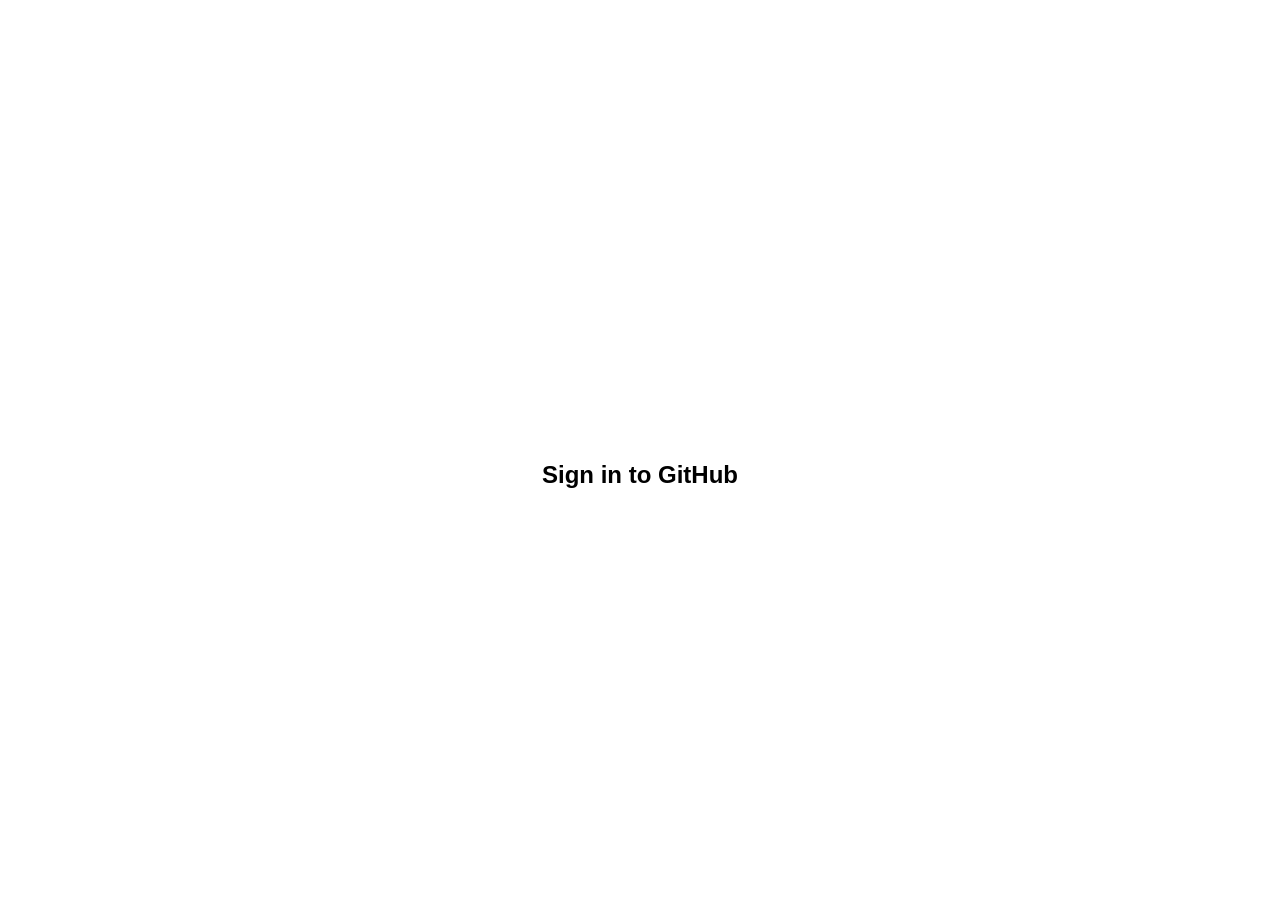
==== login.html @ 7ff615aa "Initial commit, basic page" ====
<!DOCTYPE html>
<html lang="en">

<head>
    <meta charset="UTF-8">
    <meta name="viewport" content="width=device-width, initial-scale=1.0">
    <meta name="description" content="Opis">
    <meta name="author" content="Jakob">
    <title>Sign in to GitHub</title>
    <link rel="stylesheet" href="style/style.css">
    <link rel="icon" type="image/x-icon" href="style/images/github-white-icon.svg">
</head>

<body>
    <div id="main">
        <div id="header">
            <img src="style/images/github-white-icon.svg" alt="GitHub logo" width="48" height="48">
            <h2 id="signin">Sign in to GitHub</h2>
        </div>
    </div>
</body>

</html>
---- style/style.css ----
*{
    margin: 0;
    padding: 0;
    box-sizing: border-box;
    font-family: -apple-system, BlinkMacSystemFont, "Segoe UI", "Noto Sans", Helvetica, Arial, sans-serif, "Apple Color Emoji", "Segoe UI Emoji";
}

body{
    min-height: 100vh;
    display: flex;
    justify-content: center;
    align-items: center;
    padding: 1rem;
}

#main{
    width: 100%;
    max-width: 340px;
    text-align: center;
}

img{
    max-width: 100%;
    height: auto;
}

#header{
    justify-content: center;
}
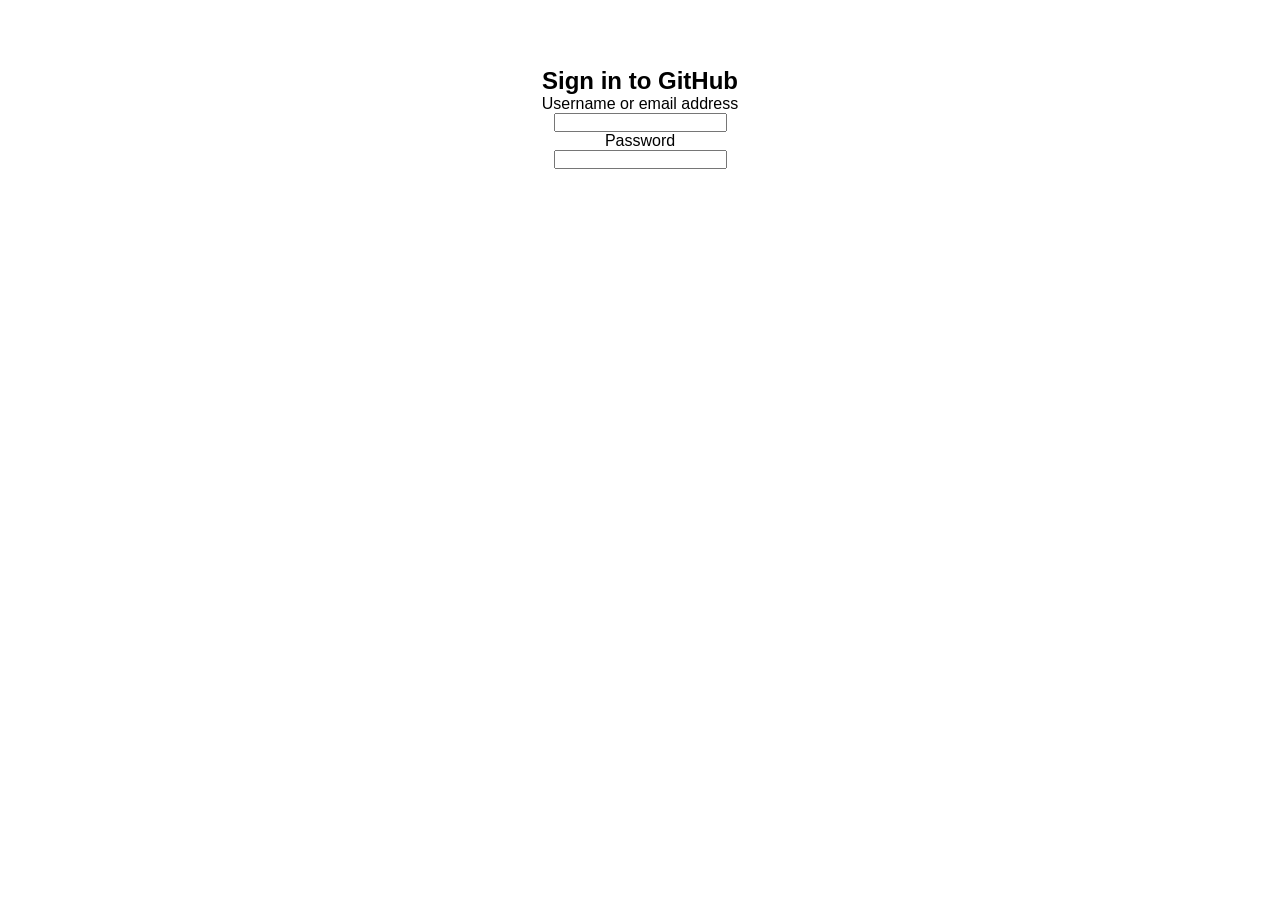
==== commit 6c7bfe46: "Added form" ====
--- a/login.html
+++ b/login.html
@@ -17,6 +17,16 @@
             <img src="style/images/github-white-icon.svg" alt="GitHub logo" width="48" height="48">
             <h2 id="signin">Sign in to GitHub</h2>
         </div>
+        <div id="form">
+            <form action="prijava" method="post">
+                <label for="user">Username or email address</label>
+                <input type="text" id="user" name="user">
+                <br>
+                <label for="pass">Password</label>
+                <br>
+                <input type="text" id="pass" name="pass">
+            </form>
+        </div>
     </div>
 </body>
 
--- a/style/style.css
+++ b/style/style.css
@@ -9,7 +9,6 @@
     min-height: 100vh;
     display: flex;
     justify-content: center;
-    align-items: center;
     padding: 1rem;
 }
 
@@ -24,6 +23,6 @@
     height: auto;
 }
 
-#header{
-    justify-content: center;
+#form{
+    max-width: 400px;
 }
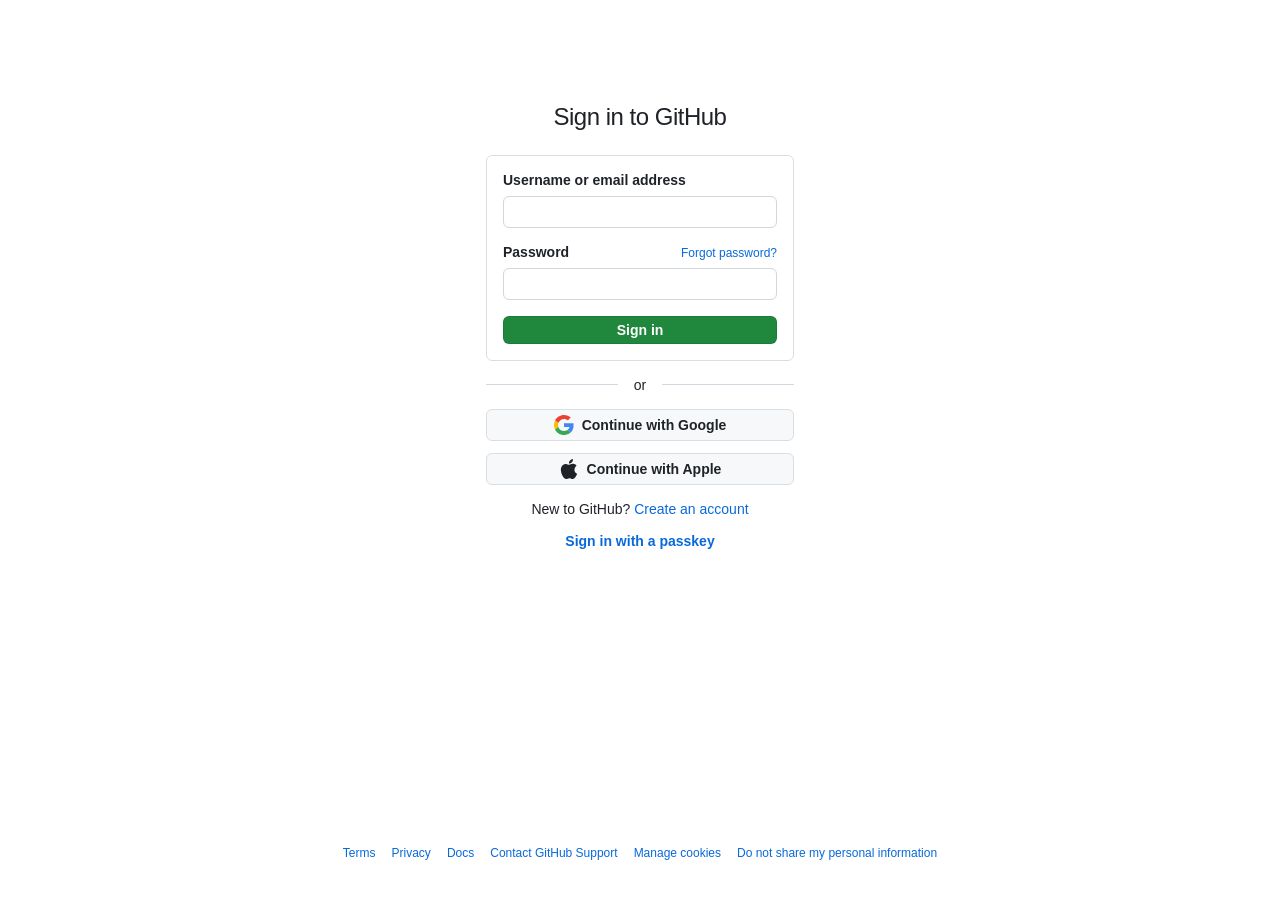
==== commit 989b5795: "Complete GitHub login clone: dark theme, social buttons, validation" ====
--- a/login.html
+++ b/login.html
@@ -4,6 +4,7 @@
 <head>
     <meta charset="UTF-8">
     <meta name="viewport" content="width=device-width, initial-scale=1.0">
+    <meta name="color-scheme" content="light dark">
     <meta name="description" content="Opis">
     <meta name="author" content="Jakob">
     <title>Sign in to GitHub</title>
@@ -15,19 +16,58 @@
     <div id="main">
         <div id="header">
             <img src="style/images/github-white-icon.svg" alt="GitHub logo" width="48" height="48">
-            <h2 id="signin">Sign in to GitHub</h2>
+            <h1 id="signin">Sign in to GitHub</h1>
         </div>
+
         <div id="form">
             <form action="prijava" method="post">
                 <label for="user">Username or email address</label>
-                <input type="text" id="user" name="user">
-                <br>
-                <label for="pass">Password</label>
-                <br>
-                <input type="text" id="pass" name="pass">
+                <input type="text" id="user" name="user" autocomplete="username" required>
+
+                <div class="pass-row">
+                    <label for="pass">Password</label>
+                    <a href="#" class="forgot">Forgot password?</a>
+                </div>
+                <input type="password" id="pass" name="pass" autocomplete="current-password" required>
+
+                <input type="submit" id="submit" value="Sign in">
             </form>
         </div>
+
+        <div class="divider"><span>or</span></div>
+
+        <a href="#" class="social-btn">
+            <svg width="20" height="20" viewBox="0 0 48 48" aria-hidden="true">
+                <path fill="#EA4335" d="M24 9.5c3.54 0 6.71 1.22 9.21 3.6l6.85-6.85C35.9 2.38 30.47 0 24 0 14.62 0 6.51 5.38 2.56 13.22l7.98 6.19C12.43 13.72 17.74 9.5 24 9.5z"/>
+                <path fill="#4285F4" d="M46.98 24.55c0-1.57-.15-3.09-.38-4.55H24v9.02h12.94c-.58 2.96-2.26 5.48-4.78 7.18l7.73 6c4.51-4.18 7.09-10.36 7.09-17.65z"/>
+                <path fill="#FBBC05" d="M10.53 28.59c-.48-1.45-.76-2.99-.76-4.59s.27-3.14.76-4.59l-7.98-6.19C.92 16.46 0 20.12 0 24c0 3.88.92 7.54 2.56 10.78l7.97-6.19z"/>
+                <path fill="#34A853" d="M24 48c6.48 0 11.93-2.13 15.89-5.81l-7.73-6c-2.15 1.45-4.92 2.3-8.16 2.3-6.26 0-11.57-4.22-13.47-9.91l-7.98 6.19C6.51 42.62 14.62 48 24 48z"/>
+            </svg>
+            Continue with Google
+        </a>
+
+        <a href="#" class="social-btn">
+            <svg width="20" height="20" viewBox="0 0 814 1000" aria-hidden="true">
+                <path fill="currentColor" d="M788.1 340.9c-5.8 4.5-108.2 62.2-108.2 190.5 0 148.4 130.3 200.9 134.2 202.2-.6 3.2-20.7 71.9-68.7 141.9-42.8 61.6-87.5 123.1-155.5 123.1s-85.5-39.5-164-39.5c-76.5 0-103.7 40.8-165.9 40.8s-105.6-57-155.5-127C46.7 790.7 0 663 0 541.8c0-194.4 126.4-297.5 250.8-297.5 66.1 0 121.2 43.4 162.7 43.4 39.5 0 101.1-46 176.3-46 28.5 0 130.9 2.6 198.3 99.2zM554 159.4c31.1-36.9 53.1-88.1 53.1-139.3 0-7.1-.6-14.3-1.9-20.1-50.6 1.9-110.8 33.7-147.1 75.8-28.5 32.4-55.1 83.6-55.1 135.5 0 7.8 1.3 15.6 1.9 18.1 3.2.6 8.4 1.3 13.6 1.3 45.4 0 102.5-30.4 135.5-71.3z"/>
+            </svg>
+            Continue with Apple
+        </a>
+
+        <div id="create">
+            New to GitHub? <a href="#">Create an account</a>
+        </div>
+
+        <a href="#" id="passkey">Sign in with a passkey</a>
+    </div>
+
+    <div id="footer">
+        <a href="#">Terms</a>
+        <a href="#">Privacy</a>
+        <a href="#">Docs</a>
+        <a href="#">Contact GitHub Support</a>
+        <a href="#">Manage cookies</a>
+        <a href="#">Do not share my personal information</a>
     </div>
 </body>
 
-</html>+</html>
--- a/style/style.css
+++ b/style/style.css
@@ -1,3 +1,39 @@
+:root{
+    color-scheme: light dark;
+
+    --bg: #ffffff;
+    --text: #1f2328;
+    --box-border: #d8dee4;
+    --input-bg: #ffffff;
+    --input-border: #d0d7de;
+    --focus: #0969da;
+    --focus-ring: rgba(9, 105, 218, 0.3);
+    --green: #1f883d;
+    --green-hover: #1a7f37;
+    --link: #0969da;
+    --social-bg: #f6f8fa;
+    --social-hover: #eef1f4;
+    --line: #d0d7de;
+}
+
+@media (prefers-color-scheme: dark){
+    :root{
+        --bg: #0d1117;
+        --text: #e6edf3;
+        --box-border: #30363d;
+        --input-bg: #0d1117;
+        --input-border: #30363d;
+        --focus: #388bfd;
+        --focus-ring: rgba(56, 139, 253, 0.4);
+        --green: #238636;
+        --green-hover: #2ea043;
+        --link: #4493f8;
+        --social-bg: #21262d;
+        --social-hover: #30363d;
+        --line: #30363d;
+    }
+}
+
 *{
     margin: 0;
     padding: 0;
@@ -8,13 +44,16 @@
 body{
     min-height: 100vh;
     display: flex;
-    justify-content: center;
-    padding: 1rem;
+    flex-direction: column;
+    align-items: center;
+    padding: 2rem 1rem 0;
+    background-color: var(--bg);
+    color: var(--text);
 }
 
 #main{
     width: 100%;
-    max-width: 340px;
+    max-width: 308px;
     text-align: center;
 }
 
@@ -23,6 +62,168 @@
     height: auto;
 }
 
+#header{
+    margin-bottom: 1.5rem;
+}
+
+#signin{
+    margin-top: 1.25rem;
+    font-size: 24px;
+    font-weight: 300;
+    letter-spacing: -0.5px;
+}
+
 #form{
-    max-width: 400px;
-}+    background-color: var(--bg);
+    border: 1px solid var(--box-border);
+    border-radius: 6px;
+    padding: 16px;
+    text-align: left;
+}
+
+label{
+    display: block;
+    font-size: 14px;
+    font-weight: 600;
+    margin-bottom: 8px;
+}
+
+input[type="text"],
+input[type="password"]{
+    width: 100%;
+    padding: 5px 12px;
+    font-size: 14px;
+    line-height: 20px;
+    color: var(--text);
+    background-color: var(--input-bg);
+    border: 1px solid var(--input-border);
+    border-radius: 6px;
+    margin-bottom: 16px;
+}
+
+input[type="text"]:focus,
+input[type="password"]:focus{
+    outline: none;
+    border-color: var(--focus);
+    box-shadow: 0 0 0 3px var(--focus-ring);
+}
+
+.pass-row{
+    display: flex;
+    justify-content: space-between;
+    align-items: baseline;
+}
+
+.forgot{
+    font-size: 12px;
+    color: var(--link);
+    text-decoration: none;
+}
+
+.forgot:hover{
+    text-decoration: underline;
+}
+
+#submit{
+    width: 100%;
+    padding: 5px 16px;
+    font-size: 14px;
+    font-weight: 600;
+    color: #ffffff;
+    background-color: var(--green);
+    border: 1px solid rgba(31, 35, 40, 0.15);
+    border-radius: 6px;
+    cursor: pointer;
+}
+
+#submit:hover{
+    background-color: var(--green-hover);
+}
+
+.divider{
+    display: flex;
+    align-items: center;
+    margin: 16px 0;
+}
+
+.divider::before,
+.divider::after{
+    content: "";
+    flex: 1;
+    height: 1px;
+    background-color: var(--line);
+}
+
+.divider span{
+    padding: 0 16px;
+    font-size: 14px;
+    color: var(--text);
+}
+
+.social-btn{
+    display: flex;
+    align-items: center;
+    justify-content: center;
+    gap: 8px;
+    width: 100%;
+    padding: 5px 16px;
+    margin-bottom: 12px;
+    font-size: 14px;
+    font-weight: 600;
+    color: var(--text);
+    background-color: var(--social-bg);
+    border: 1px solid var(--box-border);
+    border-radius: 6px;
+    text-decoration: none;
+}
+
+.social-btn:hover{
+    background-color: var(--social-hover);
+}
+
+#create{
+    margin-top: 16px;
+    font-size: 14px;
+}
+
+#create a{
+    color: var(--link);
+    text-decoration: none;
+}
+
+#create a:hover{
+    text-decoration: underline;
+}
+
+#passkey{
+    display: block;
+    margin-top: 16px;
+    font-size: 14px;
+    font-weight: 600;
+    color: var(--link);
+    text-decoration: none;
+}
+
+#passkey:hover{
+    text-decoration: underline;
+}
+
+#footer{
+    margin-top: auto;
+    width: 100%;
+    display: flex;
+    flex-wrap: wrap;
+    justify-content: center;
+    gap: 8px 16px;
+    padding: 2.5rem 1rem;
+}
+
+#footer a{
+    font-size: 12px;
+    color: var(--link);
+    text-decoration: none;
+}
+
+#footer a:hover{
+    text-decoration: underline;
+}
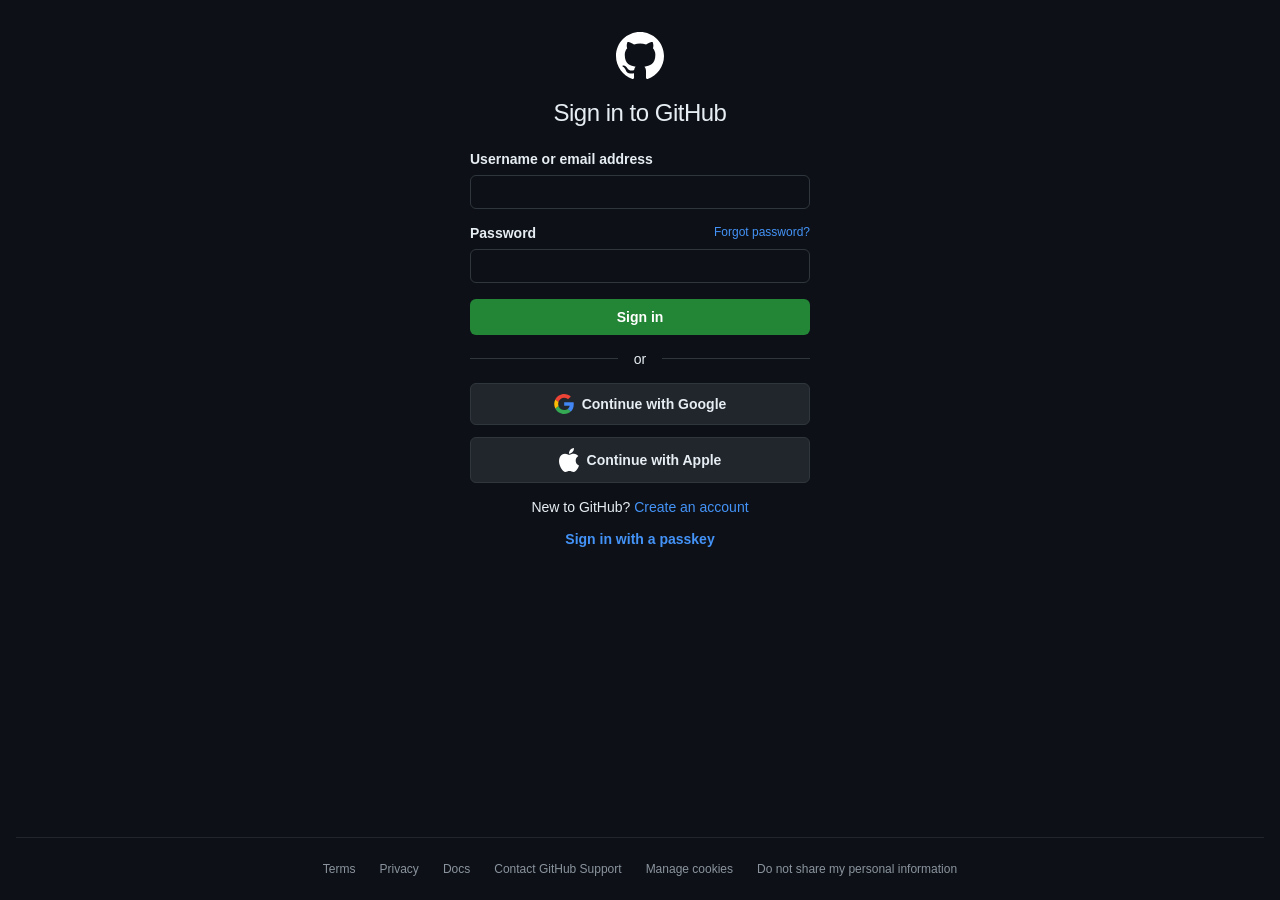
==== commit 6372188b: "Refine login page to match GitHub original: img logos, dark-only theme, sizing, footer" ====
--- a/login.html
+++ b/login.html
@@ -4,7 +4,6 @@
 <head>
     <meta charset="UTF-8">
     <meta name="viewport" content="width=device-width, initial-scale=1.0">
-    <meta name="color-scheme" content="light dark">
     <meta name="description" content="Opis">
     <meta name="author" content="Jakob">
     <title>Sign in to GitHub</title>
@@ -22,34 +21,27 @@
         <div id="form">
             <form action="prijava" method="post">
                 <label for="user">Username or email address</label>
-                <input type="text" id="user" name="user" autocomplete="username" required>
+                <input type="text" id="user" name="user" required>
 
-                <div class="pass-row">
+                <div class="row">
                     <label for="pass">Password</label>
-                    <a href="#" class="forgot">Forgot password?</a>
+                    <a href="#" class="small">Forgot password?</a>
                 </div>
-                <input type="password" id="pass" name="pass" autocomplete="current-password" required>
+                <input type="password" id="pass" name="pass" required>
 
-                <input type="submit" id="submit" value="Sign in">
+                <button type="submit" class="btn">Sign in</button>
             </form>
         </div>
 
         <div class="divider"><span>or</span></div>
 
-        <a href="#" class="social-btn">
-            <svg width="20" height="20" viewBox="0 0 48 48" aria-hidden="true">
-                <path fill="#EA4335" d="M24 9.5c3.54 0 6.71 1.22 9.21 3.6l6.85-6.85C35.9 2.38 30.47 0 24 0 14.62 0 6.51 5.38 2.56 13.22l7.98 6.19C12.43 13.72 17.74 9.5 24 9.5z"/>
-                <path fill="#4285F4" d="M46.98 24.55c0-1.57-.15-3.09-.38-4.55H24v9.02h12.94c-.58 2.96-2.26 5.48-4.78 7.18l7.73 6c4.51-4.18 7.09-10.36 7.09-17.65z"/>
-                <path fill="#FBBC05" d="M10.53 28.59c-.48-1.45-.76-2.99-.76-4.59s.27-3.14.76-4.59l-7.98-6.19C.92 16.46 0 20.12 0 24c0 3.88.92 7.54 2.56 10.78l7.97-6.19z"/>
-                <path fill="#34A853" d="M24 48c6.48 0 11.93-2.13 15.89-5.81l-7.73-6c-2.15 1.45-4.92 2.3-8.16 2.3-6.26 0-11.57-4.22-13.47-9.91l-7.98 6.19C6.51 42.62 14.62 48 24 48z"/>
-            </svg>
+        <a href="#" class="social">
+            <img src="style/images/google-icon-logo-svgrepo-com.svg" alt="Google logo" width="20" height="20">
             Continue with Google
         </a>
 
-        <a href="#" class="social-btn">
-            <svg width="20" height="20" viewBox="0 0 814 1000" aria-hidden="true">
-                <path fill="currentColor" d="M788.1 340.9c-5.8 4.5-108.2 62.2-108.2 190.5 0 148.4 130.3 200.9 134.2 202.2-.6 3.2-20.7 71.9-68.7 141.9-42.8 61.6-87.5 123.1-155.5 123.1s-85.5-39.5-164-39.5c-76.5 0-103.7 40.8-165.9 40.8s-105.6-57-155.5-127C46.7 790.7 0 663 0 541.8c0-194.4 126.4-297.5 250.8-297.5 66.1 0 121.2 43.4 162.7 43.4 39.5 0 101.1-46 176.3-46 28.5 0 130.9 2.6 198.3 99.2zM554 159.4c31.1-36.9 53.1-88.1 53.1-139.3 0-7.1-.6-14.3-1.9-20.1-50.6 1.9-110.8 33.7-147.1 75.8-28.5 32.4-55.1 83.6-55.1 135.5 0 7.8 1.3 15.6 1.9 18.1 3.2.6 8.4 1.3 13.6 1.3 45.4 0 102.5-30.4 135.5-71.3z"/>
-            </svg>
+        <a href="#" class="social">
+            <img src="style/images/Apple_logo_white.svg" alt="Apple logo" width="20" height="20">
             Continue with Apple
         </a>
 
--- a/style/style.css
+++ b/style/style.css
@@ -1,44 +1,8 @@
-:root{
-    color-scheme: light dark;
-
-    --bg: #ffffff;
-    --text: #1f2328;
-    --box-border: #d8dee4;
-    --input-bg: #ffffff;
-    --input-border: #d0d7de;
-    --focus: #0969da;
-    --focus-ring: rgba(9, 105, 218, 0.3);
-    --green: #1f883d;
-    --green-hover: #1a7f37;
-    --link: #0969da;
-    --social-bg: #f6f8fa;
-    --social-hover: #eef1f4;
-    --line: #d0d7de;
-}
-
-@media (prefers-color-scheme: dark){
-    :root{
-        --bg: #0d1117;
-        --text: #e6edf3;
-        --box-border: #30363d;
-        --input-bg: #0d1117;
-        --input-border: #30363d;
-        --focus: #388bfd;
-        --focus-ring: rgba(56, 139, 253, 0.4);
-        --green: #238636;
-        --green-hover: #2ea043;
-        --link: #4493f8;
-        --social-bg: #21262d;
-        --social-hover: #30363d;
-        --line: #30363d;
-    }
-}
-
 *{
     margin: 0;
     padding: 0;
     box-sizing: border-box;
-    font-family: -apple-system, BlinkMacSystemFont, "Segoe UI", "Noto Sans", Helvetica, Arial, sans-serif, "Apple Color Emoji", "Segoe UI Emoji";
+    font-family: -apple-system, BlinkMacSystemFont, "Segoe UI", Helvetica, Arial, sans-serif;
 }
 
 body{
@@ -47,13 +11,13 @@
     flex-direction: column;
     align-items: center;
     padding: 2rem 1rem 0;
-    background-color: var(--bg);
-    color: var(--text);
+    background-color: #0d1117;
+    color: #e6edf3;
 }
 
 #main{
     width: 100%;
-    max-width: 308px;
+    max-width: 340px;
     text-align: center;
 }
 
@@ -67,17 +31,22 @@
 }
 
 #signin{
-    margin-top: 1.25rem;
+    margin-top: 1rem;
     font-size: 24px;
     font-weight: 300;
     letter-spacing: -0.5px;
 }
 
+a{
+    color: #4493f8;
+    text-decoration: none;
+}
+
+.small{
+    font-size: 12px;
+}
+
 #form{
-    background-color: var(--bg);
-    border: 1px solid var(--box-border);
-    border-radius: 6px;
-    padding: 16px;
     text-align: left;
 }
 
@@ -88,56 +57,42 @@
     margin-bottom: 8px;
 }
 
-input[type="text"],
-input[type="password"]{
+input{
     width: 100%;
-    padding: 5px 12px;
+    padding: 8px 12px;
     font-size: 14px;
-    line-height: 20px;
-    color: var(--text);
-    background-color: var(--input-bg);
-    border: 1px solid var(--input-border);
+    color: #e6edf3;
+    background-color: #0d1117;
+    border: 1px solid #30363d;
     border-radius: 6px;
     margin-bottom: 16px;
 }
 
-input[type="text"]:focus,
-input[type="password"]:focus{
+input:focus{
     outline: none;
-    border-color: var(--focus);
-    box-shadow: 0 0 0 3px var(--focus-ring);
+    border-color: #388bfd;
+    box-shadow: 0 0 0 3px rgba(56, 139, 253, 0.4);
 }
 
-.pass-row{
+.row{
     display: flex;
     justify-content: space-between;
-    align-items: baseline;
 }
 
-.forgot{
-    font-size: 12px;
-    color: var(--link);
-    text-decoration: none;
-}
-
-.forgot:hover{
-    text-decoration: underline;
-}
-
-#submit{
+.btn{
     width: 100%;
-    padding: 5px 16px;
+    padding: 10px 16px;
     font-size: 14px;
     font-weight: 600;
     color: #ffffff;
-    background-color: var(--green);
-    border: 1px solid rgba(31, 35, 40, 0.15);
+    background-color: #238636;
+    border: none;
     border-radius: 6px;
     cursor: pointer;
 }
 
-#submit:hover{
-    background-color: var(--green-hover);
+.btn:hover{
+    background-color: #2ea043;
 }
 
 .divider{
@@ -151,34 +106,31 @@
     content: "";
     flex: 1;
     height: 1px;
-    background-color: var(--line);
+    background-color: #30363d;
 }
 
 .divider span{
     padding: 0 16px;
     font-size: 14px;
-    color: var(--text);
 }
 
-.social-btn{
+.social{
     display: flex;
     align-items: center;
     justify-content: center;
     gap: 8px;
-    width: 100%;
-    padding: 5px 16px;
+    padding: 10px 16px;
     margin-bottom: 12px;
     font-size: 14px;
     font-weight: 600;
-    color: var(--text);
-    background-color: var(--social-bg);
-    border: 1px solid var(--box-border);
+    color: #e6edf3;
+    background-color: #21262d;
+    border: 1px solid #30363d;
     border-radius: 6px;
-    text-decoration: none;
 }
 
-.social-btn:hover{
-    background-color: var(--social-hover);
+.social:hover{
+    background-color: #30363d;
 }
 
 #create{
@@ -186,44 +138,29 @@
     font-size: 14px;
 }
 
-#create a{
-    color: var(--link);
-    text-decoration: none;
-}
-
-#create a:hover{
-    text-decoration: underline;
-}
-
 #passkey{
     display: block;
     margin-top: 16px;
     font-size: 14px;
     font-weight: 600;
-    color: var(--link);
-    text-decoration: none;
-}
-
-#passkey:hover{
-    text-decoration: underline;
 }
 
 #footer{
     margin-top: auto;
     width: 100%;
+    border-top: 1px solid #21262d;
     display: flex;
     flex-wrap: wrap;
     justify-content: center;
-    gap: 8px 16px;
-    padding: 2.5rem 1rem;
+    gap: 8px 24px;
+    padding: 1.5rem 1rem;
+    font-size: 12px;
 }
 
 #footer a{
-    font-size: 12px;
-    color: var(--link);
-    text-decoration: none;
+    color: #8b949e;
 }
 
 #footer a:hover{
-    text-decoration: underline;
+    color: #4493f8;
 }
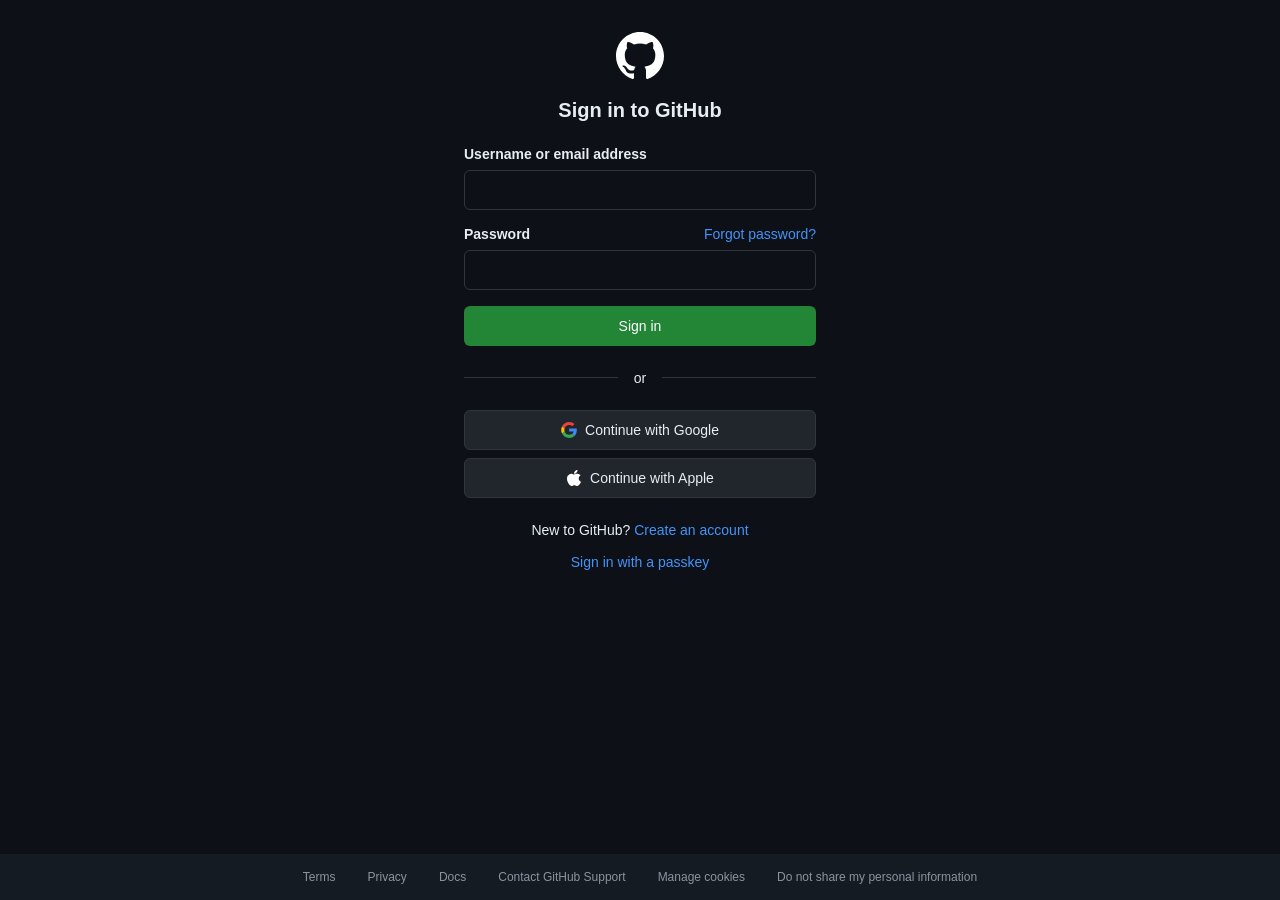
==== commit 6376e8d3: "Match GitHub styling" ====
--- a/login.html
+++ b/login.html
@@ -36,12 +36,12 @@
         <div class="divider"><span>or</span></div>
 
         <a href="#" class="social">
-            <img src="style/images/google-icon-logo-svgrepo-com.svg" alt="Google logo" width="20" height="20">
+            <img src="style/images/google-icon-logo-svgrepo-com.svg" alt="Google logo" width="16" height="16">
             Continue with Google
         </a>
 
         <a href="#" class="social">
-            <img src="style/images/Apple_logo_white.svg" alt="Apple logo" width="20" height="20">
+            <img src="style/images/Apple_logo_white.svg" alt="Apple logo" width="16" height="16">
             Continue with Apple
         </a>
 
--- a/style/style.css
+++ b/style/style.css
@@ -2,7 +2,7 @@
     margin: 0;
     padding: 0;
     box-sizing: border-box;
-    font-family: -apple-system, BlinkMacSystemFont, "Segoe UI", Helvetica, Arial, sans-serif;
+    font-family: -apple-system, BlinkMacSystemFont, "Segoe UI", "Noto Sans", Helvetica, Arial, sans-serif;
 }
 
 body{
@@ -17,7 +17,7 @@
 
 #main{
     width: 100%;
-    max-width: 340px;
+    max-width: 352px;
     text-align: center;
 }
 
@@ -31,10 +31,9 @@
 }
 
 #signin{
-    margin-top: 1rem;
-    font-size: 24px;
-    font-weight: 300;
-    letter-spacing: -0.5px;
+    margin-top: 16px;
+    font-size: 20px;
+    font-weight: 600;
 }
 
 a{
@@ -42,8 +41,12 @@
     text-decoration: none;
 }
 
+a:hover{
+    text-decoration: underline;
+}
+
 .small{
-    font-size: 12px;
+    font-size: 14px;
 }
 
 #form{
@@ -59,7 +62,8 @@
 
 input{
     width: 100%;
-    padding: 8px 12px;
+    height: 40px;
+    padding: 0 12px;
     font-size: 14px;
     color: #e6edf3;
     background-color: #0d1117;
@@ -81,9 +85,9 @@
 
 .btn{
     width: 100%;
-    padding: 10px 16px;
+    height: 40px;
     font-size: 14px;
-    font-weight: 600;
+    font-weight: 500;
     color: #ffffff;
     background-color: #238636;
     border: none;
@@ -98,7 +102,7 @@
 .divider{
     display: flex;
     align-items: center;
-    margin: 16px 0;
+    margin: 24px 0;
 }
 
 .divider::before,
@@ -119,22 +123,29 @@
     align-items: center;
     justify-content: center;
     gap: 8px;
-    padding: 10px 16px;
-    margin-bottom: 12px;
+    height: 40px;
+    margin-bottom: 8px;
     font-size: 14px;
-    font-weight: 600;
+    font-weight: 500;
     color: #e6edf3;
     background-color: #21262d;
     border: 1px solid #30363d;
     border-radius: 6px;
 }
 
+.social img{
+    width: 16px;
+    height: 16px;
+    object-fit: contain;
+}
+
 .social:hover{
+    text-decoration: none;
     background-color: #30363d;
 }
 
 #create{
-    margin-top: 16px;
+    margin-top: 24px;
     font-size: 14px;
 }
 
@@ -142,18 +153,17 @@
     display: block;
     margin-top: 16px;
     font-size: 14px;
-    font-weight: 600;
 }
 
 #footer{
-    margin-top: auto;
-    width: 100%;
-    border-top: 1px solid #21262d;
+    margin: auto -1rem 0;
+    align-self: stretch;
+    background-color: #151b23;
     display: flex;
     flex-wrap: wrap;
     justify-content: center;
-    gap: 8px 24px;
-    padding: 1.5rem 1rem;
+    gap: 8px 32px;
+    padding: 16px;
     font-size: 12px;
 }
 
